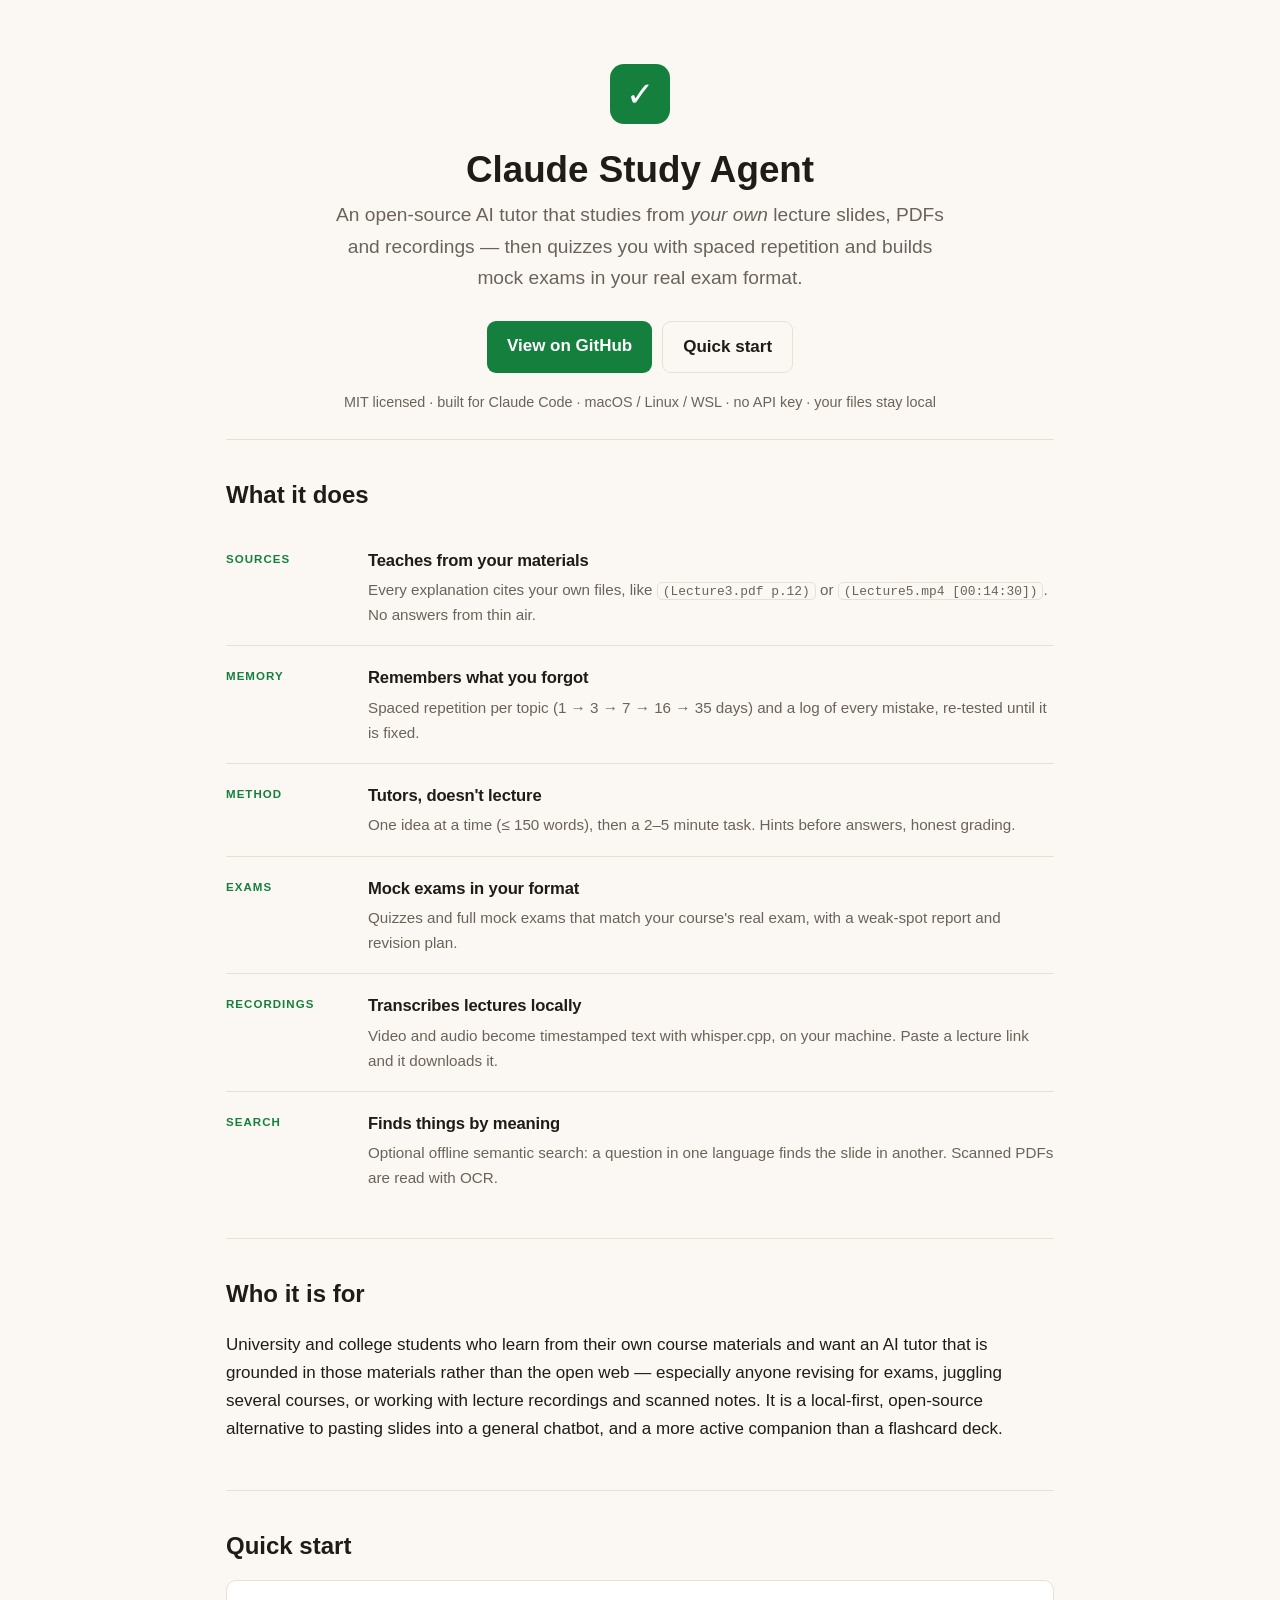
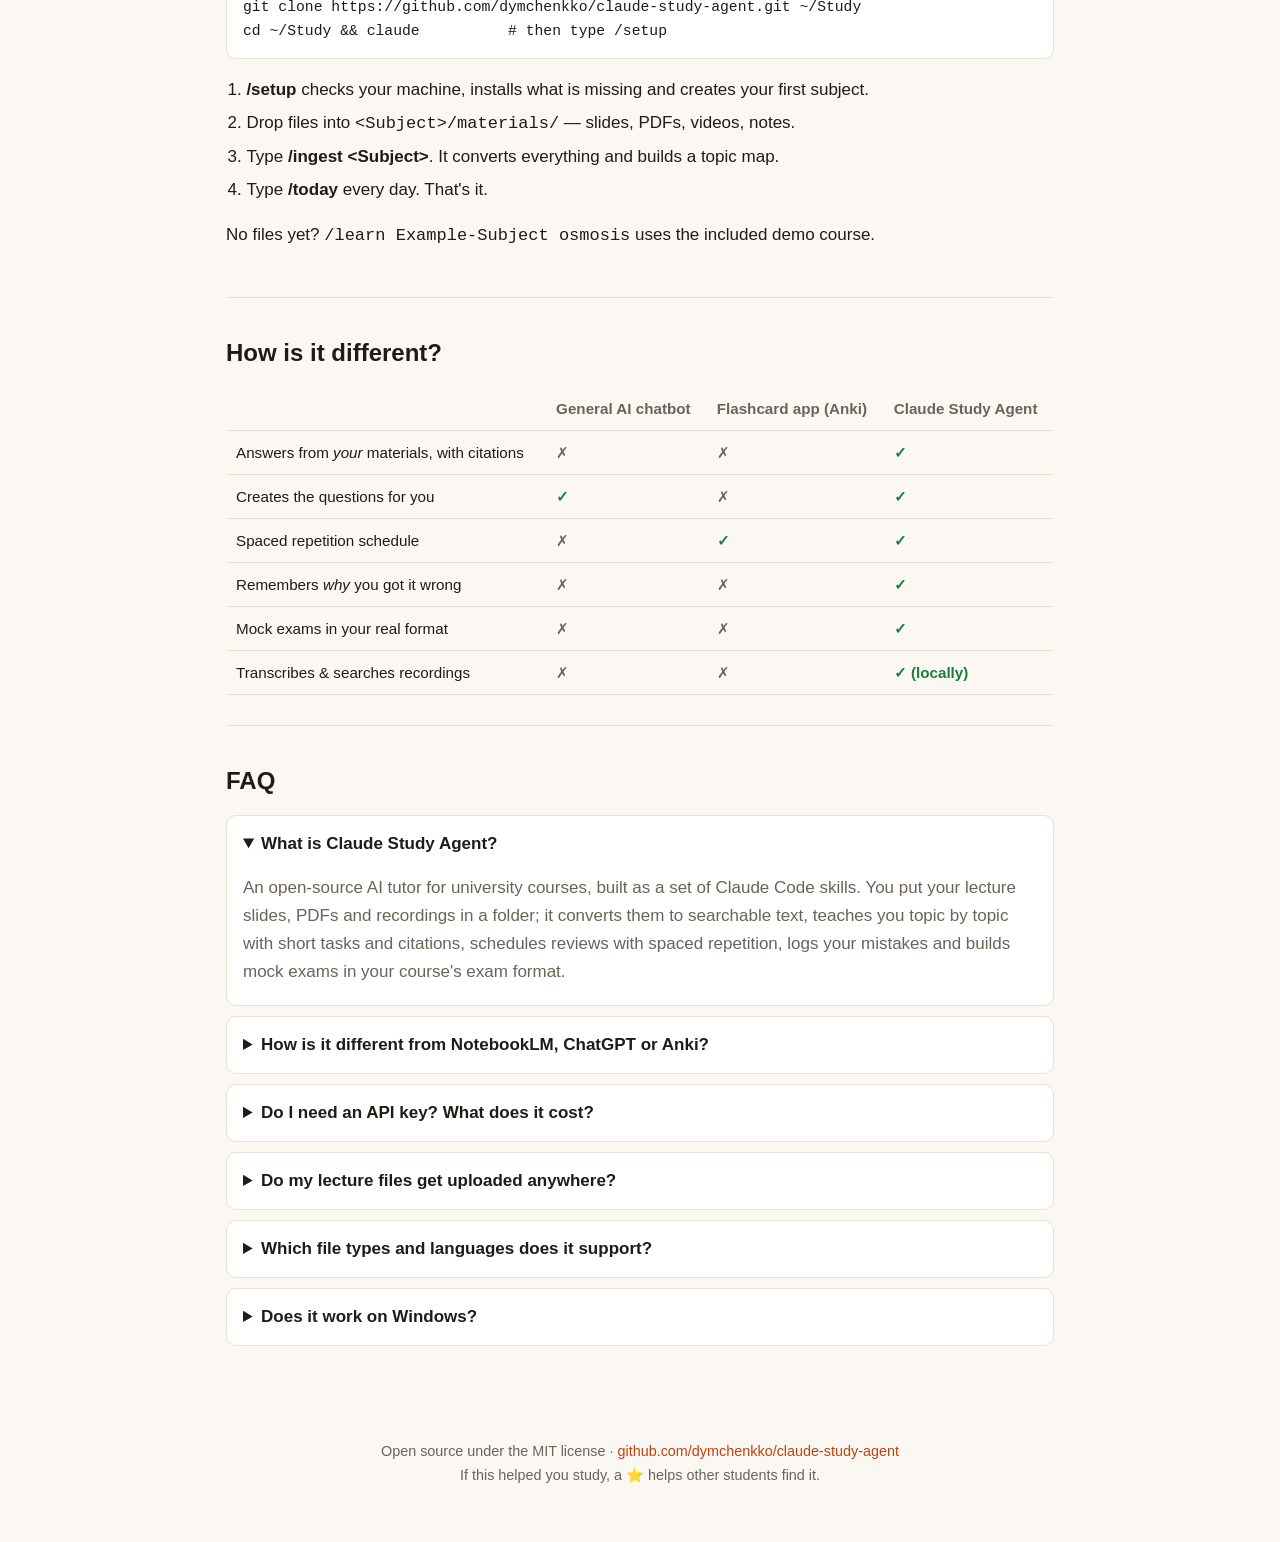
==== docs/index.html @ 541ffdec "Improve discoverability and make `study doctor` agent-neutral Discoverability (indexable / searchabl" ====
<!doctype html>
<html lang="en">
<head>
<meta charset="utf-8">
<meta name="viewport" content="width=device-width, initial-scale=1">
<title>Claude Study Agent — AI tutor that studies from your own lecture PDFs</title>
<meta name="description" content="Open-source AI study tutor for university students, built on Claude Code. It learns from your own lecture slides, PDFs and recordings, teaches topic by topic with citations, quizzes you with spaced repetition, logs mistakes and builds mock exams in your real exam format. Runs locally, no API key.">
<link rel="canonical" href="https://dymchenkko.github.io/claude-study-agent/">
<meta name="keywords" content="AI study tutor, study from lecture PDFs, Claude Code, NotebookLM alternative, Anki alternative, spaced repetition, mock exams, turn slides into flashcards, local RAG for students, semantic search PDF, lecture transcription, exam prep AI">
<meta name="author" content="dymchenkko">
<meta name="robots" content="index, follow">

<!-- Open Graph -->
<meta property="og:type" content="website">
<meta property="og:site_name" content="Claude Study Agent">
<meta property="og:title" content="Claude Study Agent — AI tutor that studies from your own lecture PDFs">
<meta property="og:description" content="Open-source AI study tutor built on Claude Code. Learns from your slides, PDFs and lecture recordings, teaches with citations, schedules spaced repetition, and builds mock exams in your real exam format. Local-first, no API key.">
<meta property="og:url" content="https://dymchenkko.github.io/claude-study-agent/">
<meta property="og:image" content="https://dymchenkko.github.io/claude-study-agent/assets/social-preview.png">
<meta property="og:image:width" content="1280">
<meta property="og:image:height" content="640">

<!-- Twitter -->
<meta name="twitter:card" content="summary_large_image">
<meta name="twitter:title" content="Claude Study Agent — AI tutor that studies from your own lecture PDFs">
<meta name="twitter:description" content="Open-source AI study tutor built on Claude Code. Teaches from your own materials with citations, spaced repetition and mock exams. Local-first, no API key.">
<meta name="twitter:image" content="https://dymchenkko.github.io/claude-study-agent/assets/social-preview.png">

<link rel="icon" href="data:image/svg+xml,%3Csvg xmlns='http://www.w3.org/2000/svg' viewBox='0 0 32 32'%3E%3Crect width='32' height='32' rx='7' fill='%2315803D'/%3E%3Ctext x='16' y='23' font-size='20' text-anchor='middle' fill='white' font-family='sans-serif'%3E%E2%9C%93%3C/text%3E%3C/svg%3E">

<!-- Structured data: the single strongest signal for AI search engines -->
<script type="application/ld+json">
{
  "@context": "https://schema.org",
  "@type": "SoftwareApplication",
  "name": "Claude Study Agent",
  "applicationCategory": "EducationalApplication",
  "operatingSystem": "macOS, Linux, Windows (WSL)",
  "description": "Open-source AI study tutor for university students, built on Claude Code. It learns from your own lecture slides, PDFs and recordings, teaches topic by topic with citations, quizzes you with spaced repetition, logs your mistakes and builds mock exams in your real exam format. Conversion, OCR, transcription and semantic search run locally.",
  "url": "https://dymchenkko.github.io/claude-study-agent/",
  "codeRepository": "https://github.com/dymchenkko/claude-study-agent",
  "license": "https://opensource.org/licenses/MIT",
  "offers": { "@type": "Offer", "price": "0", "priceCurrency": "USD" },
  "author": { "@type": "Person", "name": "dymchenkko" },
  "keywords": "AI study tutor, Claude Code, spaced repetition, mock exams, lecture PDFs, NotebookLM alternative, Anki alternative, local-first, OCR, semantic search",
  "featureList": [
    "Teaches from your own course materials with page and timestamp citations",
    "Spaced repetition schedule per topic (1, 3, 7, 16, 35 days)",
    "Logs every mistake and re-tests it until fixed",
    "Mock exams in your course's real exam format",
    "Local lecture transcription with whisper.cpp",
    "Offline cross-language semantic search over your files"
  ]
}
</script>
<script type="application/ld+json">
{
  "@context": "https://schema.org",
  "@type": "FAQPage",
  "mainEntity": [
    {
      "@type": "Question",
      "name": "What is Claude Study Agent?",
      "acceptedAnswer": { "@type": "Answer", "text": "It is an open-source AI tutor for university courses, built as a set of Claude Code skills. You put your lecture slides, PDFs and recordings in a folder; it converts them to searchable text, teaches you topic by topic with short tasks and citations, schedules reviews with spaced repetition, logs your mistakes and builds mock exams in your course's exam format." }
    },
    {
      "@type": "Question",
      "name": "How is it different from NotebookLM, ChatGPT or Anki?",
      "acceptedAnswer": { "@type": "Answer", "text": "Unlike a general chatbot, every answer is grounded in your own course materials with page citations. Unlike a flashcard app like Anki, it writes the questions for you and remembers why you got something wrong. It adds spaced repetition, mock exams in your real exam format, and local transcription and search of lecture recordings." }
    },
    {
      "@type": "Question",
      "name": "Do I need an API key and what does it cost?",
      "acceptedAnswer": { "@type": "Answer", "text": "No API key. It runs on your existing Claude Pro or Max subscription through Claude Code. Conversion, OCR, transcription and semantic search are free, open-source and run on your own machine." }
    },
    {
      "@type": "Question",
      "name": "Do my lecture files get uploaded anywhere?",
      "acceptedAnswer": { "@type": "Answer", "text": "Your files stay on your computer. Conversion, OCR, transcription and the search index all run locally. Only the passages the tutor reads while teaching are sent to Claude, like any Claude Code session." }
    },
    {
      "@type": "Question",
      "name": "Which file types and languages does it support?",
      "acceptedAnswer": { "@type": "Answer", "text": "PDF (including scanned PDFs via OCR), PPTX, DOCX, XLSX, Markdown and text, plus video and audio (MP4, MOV, MKV, WEBM, M4A, MP3, WAV) and lecture links. Materials can be in any language Claude reads, and semantic search works across languages." }
    }
  ]
}
</script>

<style>
  :root{
    --green:#15803D; --orange:#C2410C; --ink:#1F1B16; --muted:#6B6359;
    --cream:#FBF8F3; --card:#FFFFFF; --line:#E7E0D5;
  }
  :root:not([data-theme="light"]){}
  @media (prefers-color-scheme: dark){
    :root:not([data-theme="light"]){
      --ink:#F2ECE3; --muted:#B4AA9C; --cream:#17140F; --card:#211C16; --line:#352E25;
      --green:#4ADE80; --orange:#FB923C;
    }
  }
  :root[data-theme="dark"]{
    --ink:#F2ECE3; --muted:#B4AA9C; --cream:#17140F; --card:#211C16; --line:#352E25;
    --green:#4ADE80; --orange:#FB923C;
  }
  *{box-sizing:border-box}
  body{margin:0;background:var(--cream);color:var(--ink);
    font:17px/1.65 -apple-system,BlinkMacSystemFont,"Segoe UI",Roboto,Helvetica,Arial,sans-serif;
    -webkit-font-smoothing:antialiased}
  .wrap{max-width:860px;margin:0 auto;padding:0 16px}
  a{color:var(--orange);text-decoration:none}
  a:hover{text-decoration:underline}
  header{text-align:center;padding:64px 0 24px}
  .logo{width:60px;height:60px;border-radius:14px;background:var(--green);display:inline-flex;
    align-items:center;justify-content:center;color:#fff;font-size:34px;margin-bottom:18px}
  h1{font-size:2.3rem;line-height:1.15;margin:.2em 0}
  .tag{font-size:1.2rem;color:var(--muted);max-width:620px;margin:0 auto 1.4em}
  .cta{display:inline-flex;gap:10px;flex-wrap:wrap;justify-content:center}
  .btn{display:inline-block;padding:11px 20px;border-radius:9px;font-weight:600}
  .btn-primary{background:var(--green);color:#fff}
  .btn-ghost{border:1px solid var(--line);color:var(--ink)}
  .badges{margin-top:18px;color:var(--muted);font-size:.9rem}
  section{padding:30px 0;border-top:1px solid var(--line)}
  h2{font-size:1.5rem;margin:.2em 0 .6em}
  .features{display:flex;flex-direction:column}
  .feature{display:grid;grid-template-columns:118px 1fr;gap:24px;padding:18px 0;border-top:1px solid var(--line)}
  .feature:first-child{border-top:0}
  .feature .cat{font-size:.72rem;font-weight:700;letter-spacing:.09em;text-transform:uppercase;color:var(--green);padding-top:3px}
  .feature h3{margin:0 0 3px;font-size:1.04rem;letter-spacing:-.01em}
  .feature p{margin:0;color:var(--muted);font-size:.95rem}
  .feature code{border:1px solid var(--line);border-radius:5px;padding:.5px 5px;font-size:.85em}
  @media(max-width:620px){.feature{grid-template-columns:1fr;gap:5px}.feature .cat{padding-top:0}h1{font-size:1.9rem}}
  pre{background:var(--card);border:1px solid var(--line);border-radius:10px;padding:14px 16px;
    overflow:auto;font-size:.92rem}
  code{font-family:ui-monospace,SFMono-Regular,Menlo,monospace}
  table{width:100%;border-collapse:collapse;font-size:.95rem}
  th,td{padding:9px 10px;border-bottom:1px solid var(--line);text-align:left;vertical-align:top}
  th{color:var(--muted);font-weight:600}
  .yes{color:var(--green);font-weight:700}
  .no{color:var(--muted)}
  details{background:var(--card);border:1px solid var(--line);border-radius:10px;padding:2px 16px;margin:10px 0}
  summary{cursor:pointer;font-weight:600;padding:12px 0}
  details p{color:var(--muted);margin:.2em 0 1em}
  footer{text-align:center;color:var(--muted);font-size:.9rem;padding:40px 0}
  ol{padding-left:1.2em} ol li{margin:.3em 0}
</style>
</head>
<body>
<div class="wrap">

<header>
  <div class="logo">✓</div>
  <h1>Claude Study Agent</h1>
  <p class="tag">An open-source AI tutor that studies from <i>your own</i> lecture slides, PDFs and recordings — then quizzes you with spaced repetition and builds mock exams in your real exam format.</p>
  <div class="cta">
    <a class="btn btn-primary" href="https://github.com/dymchenkko/claude-study-agent">View on GitHub</a>
    <a class="btn btn-ghost" href="#quick-start">Quick start</a>
  </div>
  <div class="badges">MIT licensed · built for Claude Code · macOS / Linux / WSL · no API key · your files stay local</div>
</header>

<section id="what">
  <h2>What it does</h2>
  <div class="features">
    <div class="feature"><div class="cat">Sources</div><div><h3>Teaches from your materials</h3><p>Every explanation cites your own files, like <code>(Lecture3.pdf p.12)</code> or <code>(Lecture5.mp4 [00:14:30])</code>. No answers from thin air.</p></div></div>
    <div class="feature"><div class="cat">Memory</div><div><h3>Remembers what you forgot</h3><p>Spaced repetition per topic (1 → 3 → 7 → 16 → 35 days) and a log of every mistake, re-tested until it is fixed.</p></div></div>
    <div class="feature"><div class="cat">Method</div><div><h3>Tutors, doesn't lecture</h3><p>One idea at a time (≤ 150 words), then a 2–5 minute task. Hints before answers, honest grading.</p></div></div>
    <div class="feature"><div class="cat">Exams</div><div><h3>Mock exams in your format</h3><p>Quizzes and full mock exams that match your course's real exam, with a weak-spot report and revision plan.</p></div></div>
    <div class="feature"><div class="cat">Recordings</div><div><h3>Transcribes lectures locally</h3><p>Video and audio become timestamped text with whisper.cpp, on your machine. Paste a lecture link and it downloads it.</p></div></div>
    <div class="feature"><div class="cat">Search</div><div><h3>Finds things by meaning</h3><p>Optional offline semantic search: a question in one language finds the slide in another. Scanned PDFs are read with OCR.</p></div></div>
  </div>
</section>

<section id="who">
  <h2>Who it is for</h2>
  <p>University and college students who learn from their own course materials and want an AI tutor that is grounded in those materials rather than the open web — especially anyone revising for exams, juggling several courses, or working with lecture recordings and scanned notes. It is a local-first, open-source alternative to pasting slides into a general chatbot, and a more active companion than a flashcard deck.</p>
</section>

<section id="quick-start">
  <h2>Quick start</h2>
  <pre><code>git clone https://github.com/dymchenkko/claude-study-agent.git ~/Study
cd ~/Study &amp;&amp; claude          # then type /setup</code></pre>
  <ol>
    <li><b>/setup</b> checks your machine, installs what is missing and creates your first subject.</li>
    <li>Drop files into <code>&lt;Subject&gt;/materials/</code> — slides, PDFs, videos, notes.</li>
    <li>Type <b>/ingest &lt;Subject&gt;</b>. It converts everything and builds a topic map.</li>
    <li>Type <b>/today</b> every day. That's it.</li>
  </ol>
  <p>No files yet? <code>/learn Example-Subject osmosis</code> uses the included demo course.</p>
</section>

<section id="different">
  <h2>How is it different?</h2>
  <table>
    <tr><th></th><th>General AI chatbot</th><th>Flashcard app (Anki)</th><th>Claude Study Agent</th></tr>
    <tr><td>Answers from <i>your</i> materials, with citations</td><td class="no">✗</td><td class="no">✗</td><td class="yes">✓</td></tr>
    <tr><td>Creates the questions for you</td><td class="yes">✓</td><td class="no">✗</td><td class="yes">✓</td></tr>
    <tr><td>Spaced repetition schedule</td><td class="no">✗</td><td class="yes">✓</td><td class="yes">✓</td></tr>
    <tr><td>Remembers <i>why</i> you got it wrong</td><td class="no">✗</td><td class="no">✗</td><td class="yes">✓</td></tr>
    <tr><td>Mock exams in your real format</td><td class="no">✗</td><td class="no">✗</td><td class="yes">✓</td></tr>
    <tr><td>Transcribes &amp; searches recordings</td><td class="no">✗</td><td class="no">✗</td><td class="yes">✓ (locally)</td></tr>
  </table>
</section>

<section id="faq">
  <h2>FAQ</h2>
  <details open><summary>What is Claude Study Agent?</summary><p>An open-source AI tutor for university courses, built as a set of Claude Code skills. You put your lecture slides, PDFs and recordings in a folder; it converts them to searchable text, teaches you topic by topic with short tasks and citations, schedules reviews with spaced repetition, logs your mistakes and builds mock exams in your course's exam format.</p></details>
  <details><summary>How is it different from NotebookLM, ChatGPT or Anki?</summary><p>Unlike a general chatbot, every answer is grounded in your own course materials with page citations. Unlike a flashcard app like Anki, it writes the questions for you and remembers why you got something wrong. It adds spaced repetition, mock exams in your real exam format, and local transcription and search of lecture recordings.</p></details>
  <details><summary>Do I need an API key? What does it cost?</summary><p>No API key. It runs on your existing Claude Pro or Max subscription through Claude Code. Conversion, OCR, transcription and semantic search are free, open-source and run on your own machine.</p></details>
  <details><summary>Do my lecture files get uploaded anywhere?</summary><p>Your files stay on your computer. Conversion, OCR, transcription and the search index all run locally. Only the passages the tutor reads while teaching are sent to Claude, like any Claude Code session.</p></details>
  <details><summary>Which file types and languages does it support?</summary><p>PDF (including scanned PDFs via OCR), PPTX, DOCX, XLSX, Markdown and text, plus video and audio (MP4, MOV, MKV, WEBM, M4A, MP3, WAV) and lecture links. Materials can be in any language Claude reads, and semantic search works across languages.</p></details>
  <details><summary>Does it work on Windows?</summary><p>Yes, through WSL (Windows Subsystem for Linux). Native Windows is not supported.</p></details>
</section>

<footer>
  <p>Open source under the MIT license · <a href="https://github.com/dymchenkko/claude-study-agent">github.com/dymchenkko/claude-study-agent</a><br>
  If this helped you study, a ⭐ helps other students find it.</p>
</footer>

</div>
</body>
</html>
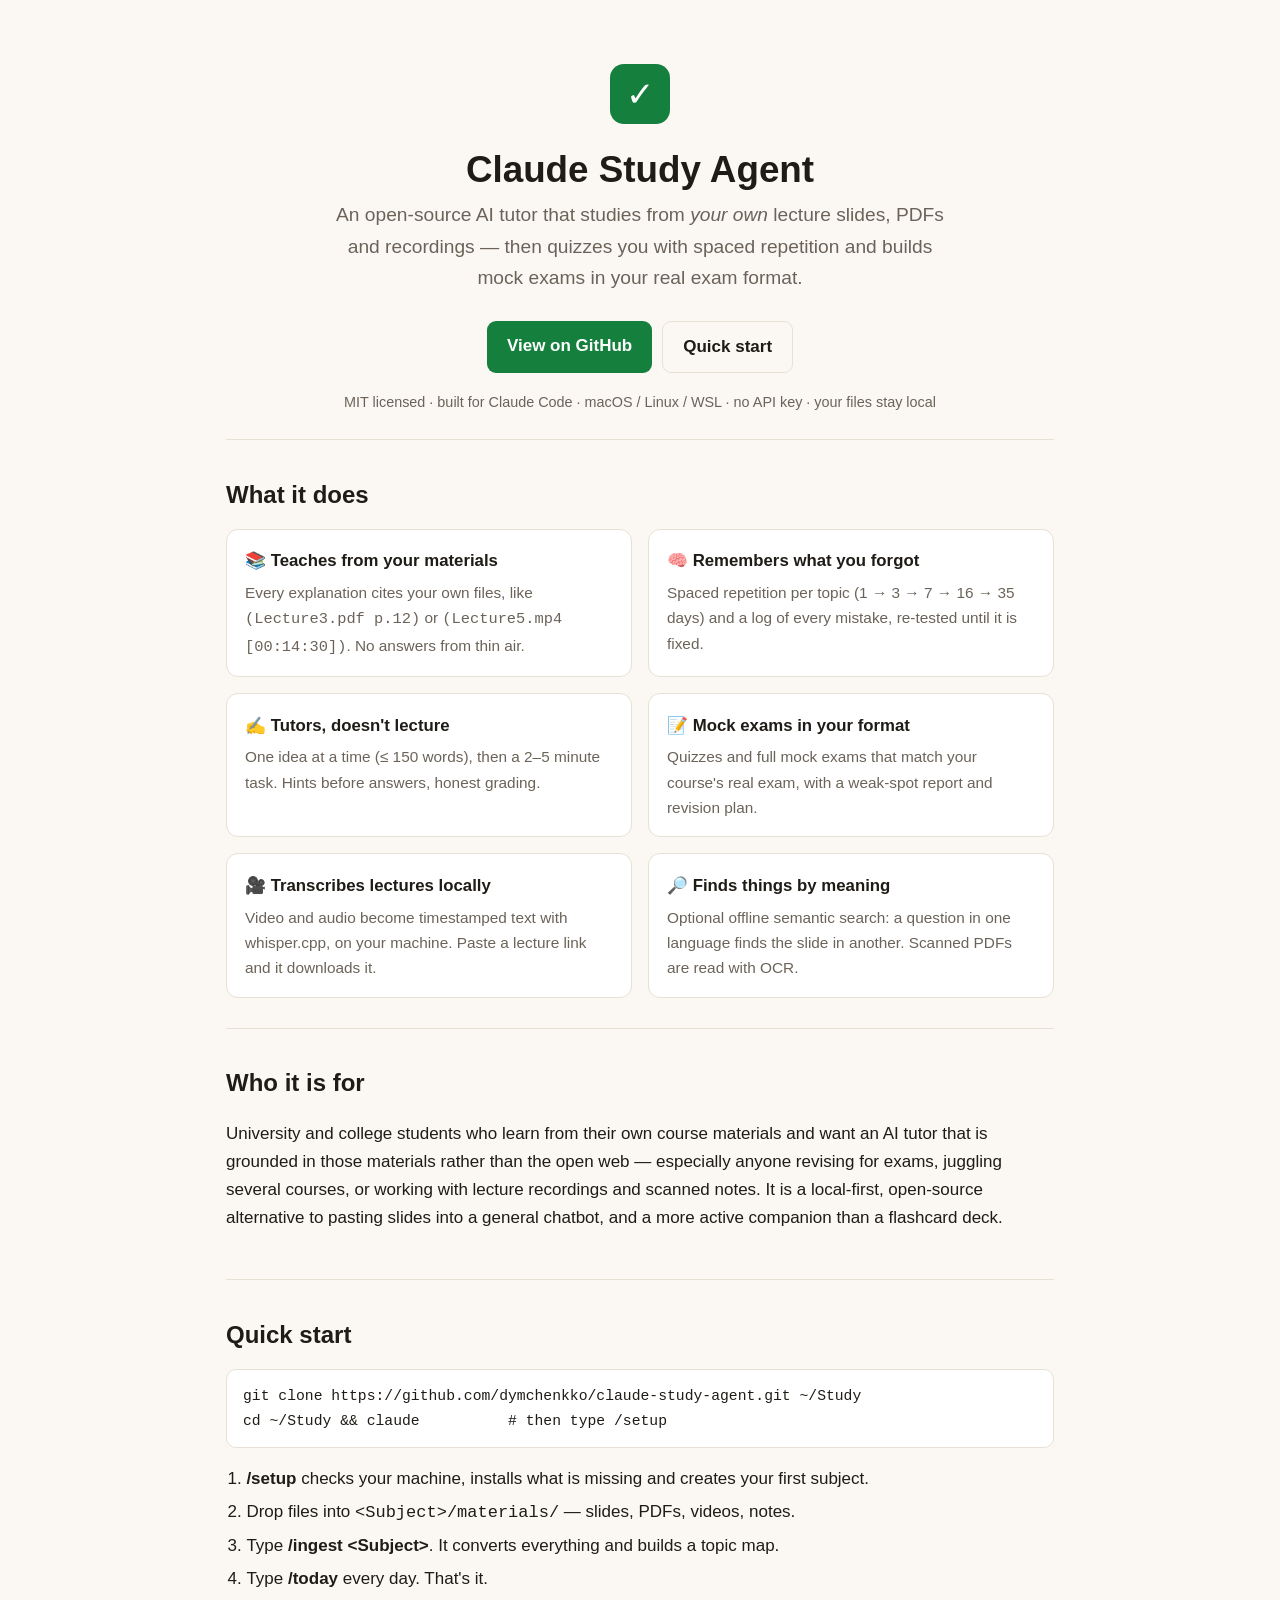
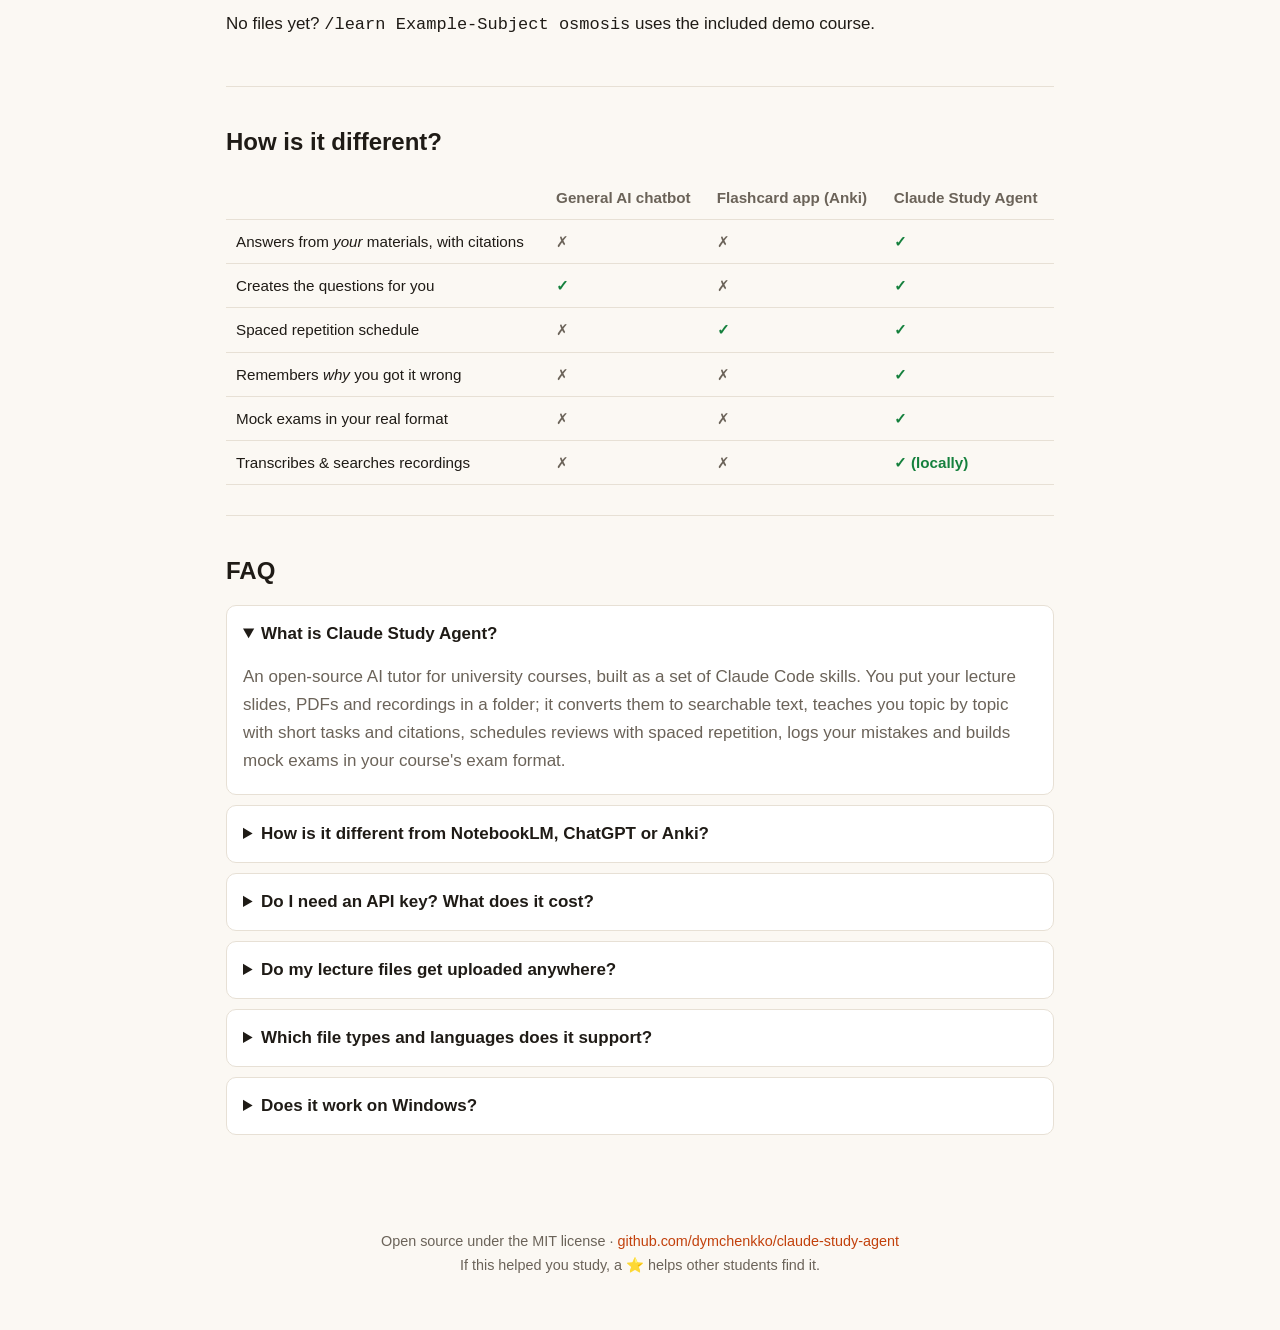
==== commit ddf18d4e: "Improve discoverability and make `study doctor` agent-neutral Discoverability (indexable / searchabl" ====
--- a/docs/index.html
+++ b/docs/index.html
@@ -122,14 +122,11 @@
   .badges{margin-top:18px;color:var(--muted);font-size:.9rem}
   section{padding:30px 0;border-top:1px solid var(--line)}
   h2{font-size:1.5rem;margin:.2em 0 .6em}
-  .features{display:flex;flex-direction:column}
-  .feature{display:grid;grid-template-columns:118px 1fr;gap:24px;padding:18px 0;border-top:1px solid var(--line)}
-  .feature:first-child{border-top:0}
-  .feature .cat{font-size:.72rem;font-weight:700;letter-spacing:.09em;text-transform:uppercase;color:var(--green);padding-top:3px}
-  .feature h3{margin:0 0 3px;font-size:1.04rem;letter-spacing:-.01em}
-  .feature p{margin:0;color:var(--muted);font-size:.95rem}
-  .feature code{border:1px solid var(--line);border-radius:5px;padding:.5px 5px;font-size:.85em}
-  @media(max-width:620px){.feature{grid-template-columns:1fr;gap:5px}.feature .cat{padding-top:0}h1{font-size:1.9rem}}
+  .grid{display:grid;grid-template-columns:1fr 1fr;gap:16px}
+  @media(max-width:620px){.grid{grid-template-columns:1fr}h1{font-size:1.9rem}}
+  .card{background:var(--card);border:1px solid var(--line);border-radius:12px;padding:16px 18px}
+  .card h3{margin:.1em 0 .3em;font-size:1.05rem}
+  .card p{margin:0;color:var(--muted);font-size:.96rem}
   pre{background:var(--card);border:1px solid var(--line);border-radius:10px;padding:14px 16px;
     overflow:auto;font-size:.92rem}
   code{font-family:ui-monospace,SFMono-Regular,Menlo,monospace}
@@ -161,13 +158,13 @@
 
 <section id="what">
   <h2>What it does</h2>
-  <div class="features">
-    <div class="feature"><div class="cat">Sources</div><div><h3>Teaches from your materials</h3><p>Every explanation cites your own files, like <code>(Lecture3.pdf p.12)</code> or <code>(Lecture5.mp4 [00:14:30])</code>. No answers from thin air.</p></div></div>
-    <div class="feature"><div class="cat">Memory</div><div><h3>Remembers what you forgot</h3><p>Spaced repetition per topic (1 → 3 → 7 → 16 → 35 days) and a log of every mistake, re-tested until it is fixed.</p></div></div>
-    <div class="feature"><div class="cat">Method</div><div><h3>Tutors, doesn't lecture</h3><p>One idea at a time (≤ 150 words), then a 2–5 minute task. Hints before answers, honest grading.</p></div></div>
-    <div class="feature"><div class="cat">Exams</div><div><h3>Mock exams in your format</h3><p>Quizzes and full mock exams that match your course's real exam, with a weak-spot report and revision plan.</p></div></div>
-    <div class="feature"><div class="cat">Recordings</div><div><h3>Transcribes lectures locally</h3><p>Video and audio become timestamped text with whisper.cpp, on your machine. Paste a lecture link and it downloads it.</p></div></div>
-    <div class="feature"><div class="cat">Search</div><div><h3>Finds things by meaning</h3><p>Optional offline semantic search: a question in one language finds the slide in another. Scanned PDFs are read with OCR.</p></div></div>
+  <div class="grid">
+    <div class="card"><h3>📚 Teaches from your materials</h3><p>Every explanation cites your own files, like <code>(Lecture3.pdf p.12)</code> or <code>(Lecture5.mp4 [00:14:30])</code>. No answers from thin air.</p></div>
+    <div class="card"><h3>🧠 Remembers what you forgot</h3><p>Spaced repetition per topic (1 → 3 → 7 → 16 → 35 days) and a log of every mistake, re-tested until it is fixed.</p></div>
+    <div class="card"><h3>✍️ Tutors, doesn't lecture</h3><p>One idea at a time (≤ 150 words), then a 2–5 minute task. Hints before answers, honest grading.</p></div>
+    <div class="card"><h3>📝 Mock exams in your format</h3><p>Quizzes and full mock exams that match your course's real exam, with a weak-spot report and revision plan.</p></div>
+    <div class="card"><h3>🎥 Transcribes lectures locally</h3><p>Video and audio become timestamped text with whisper.cpp, on your machine. Paste a lecture link and it downloads it.</p></div>
+    <div class="card"><h3>🔎 Finds things by meaning</h3><p>Optional offline semantic search: a question in one language finds the slide in another. Scanned PDFs are read with OCR.</p></div>
   </div>
 </section>
 
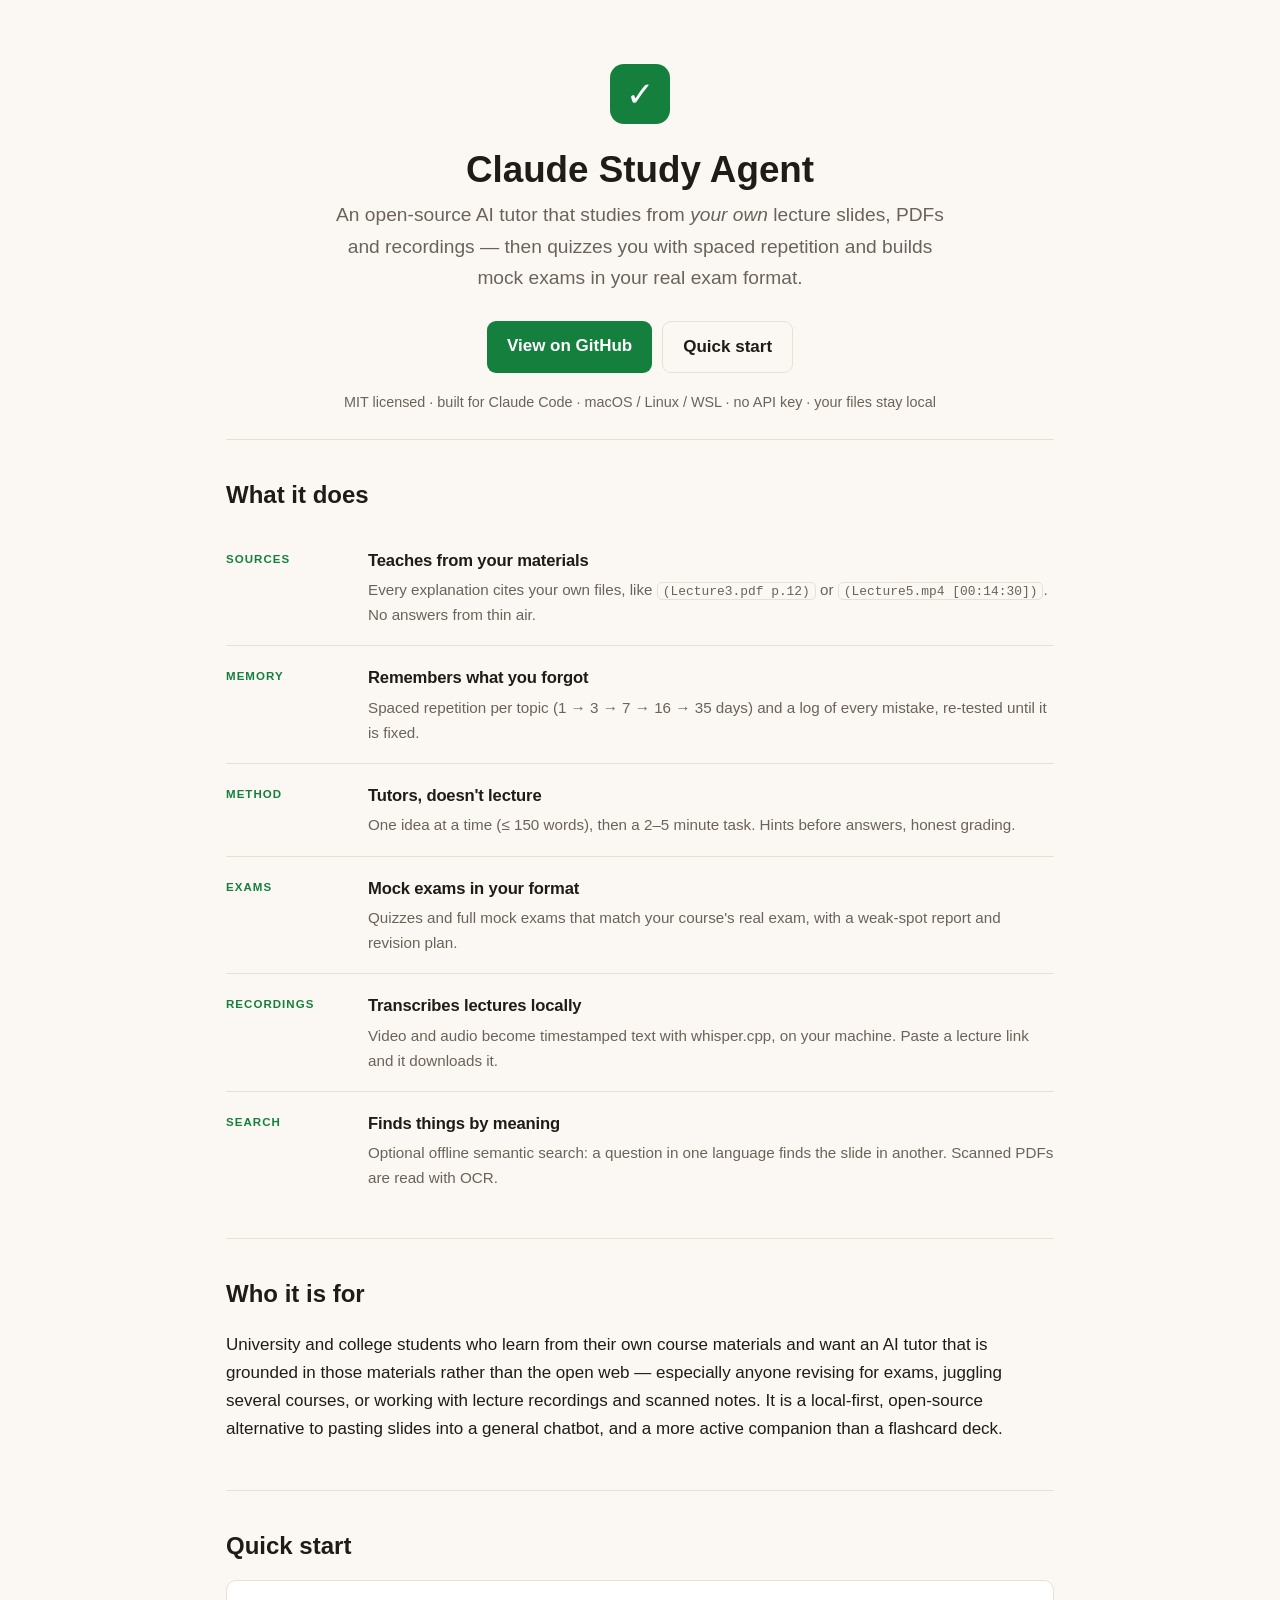
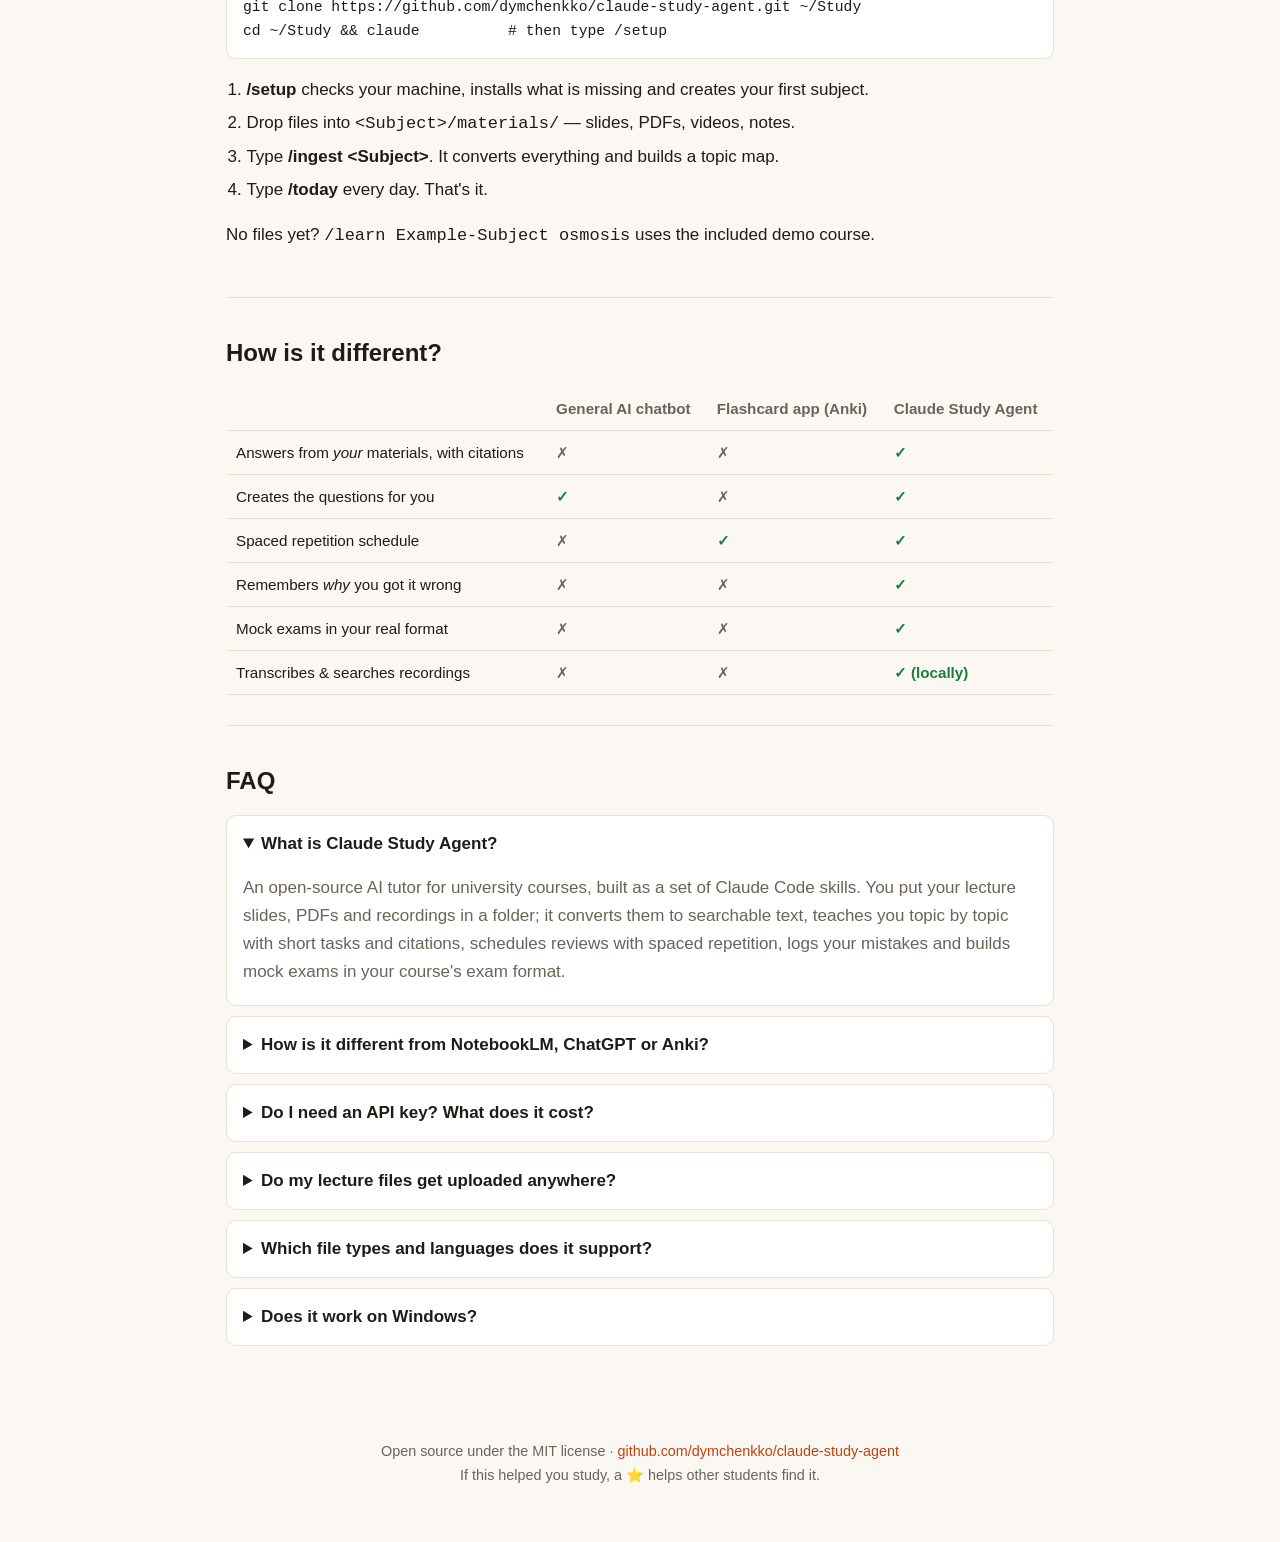
==== commit 83e2b5e5: "Restyle the "What it does" feature section - README: the emoji feature table becomes a clean "Area /" ====
--- a/docs/index.html
+++ b/docs/index.html
@@ -122,11 +122,14 @@
   .badges{margin-top:18px;color:var(--muted);font-size:.9rem}
   section{padding:30px 0;border-top:1px solid var(--line)}
   h2{font-size:1.5rem;margin:.2em 0 .6em}
-  .grid{display:grid;grid-template-columns:1fr 1fr;gap:16px}
-  @media(max-width:620px){.grid{grid-template-columns:1fr}h1{font-size:1.9rem}}
-  .card{background:var(--card);border:1px solid var(--line);border-radius:12px;padding:16px 18px}
-  .card h3{margin:.1em 0 .3em;font-size:1.05rem}
-  .card p{margin:0;color:var(--muted);font-size:.96rem}
+  .features{display:flex;flex-direction:column}
+  .feature{display:grid;grid-template-columns:118px 1fr;gap:24px;padding:18px 0;border-top:1px solid var(--line)}
+  .feature:first-child{border-top:0}
+  .feature .cat{font-size:.72rem;font-weight:700;letter-spacing:.09em;text-transform:uppercase;color:var(--green);padding-top:3px}
+  .feature h3{margin:0 0 3px;font-size:1.04rem;letter-spacing:-.01em}
+  .feature p{margin:0;color:var(--muted);font-size:.95rem}
+  .feature code{border:1px solid var(--line);border-radius:5px;padding:.5px 5px;font-size:.85em}
+  @media(max-width:620px){.feature{grid-template-columns:1fr;gap:5px}.feature .cat{padding-top:0}h1{font-size:1.9rem}}
   pre{background:var(--card);border:1px solid var(--line);border-radius:10px;padding:14px 16px;
     overflow:auto;font-size:.92rem}
   code{font-family:ui-monospace,SFMono-Regular,Menlo,monospace}
@@ -158,13 +161,13 @@
 
 <section id="what">
   <h2>What it does</h2>
-  <div class="grid">
-    <div class="card"><h3>📚 Teaches from your materials</h3><p>Every explanation cites your own files, like <code>(Lecture3.pdf p.12)</code> or <code>(Lecture5.mp4 [00:14:30])</code>. No answers from thin air.</p></div>
-    <div class="card"><h3>🧠 Remembers what you forgot</h3><p>Spaced repetition per topic (1 → 3 → 7 → 16 → 35 days) and a log of every mistake, re-tested until it is fixed.</p></div>
-    <div class="card"><h3>✍️ Tutors, doesn't lecture</h3><p>One idea at a time (≤ 150 words), then a 2–5 minute task. Hints before answers, honest grading.</p></div>
-    <div class="card"><h3>📝 Mock exams in your format</h3><p>Quizzes and full mock exams that match your course's real exam, with a weak-spot report and revision plan.</p></div>
-    <div class="card"><h3>🎥 Transcribes lectures locally</h3><p>Video and audio become timestamped text with whisper.cpp, on your machine. Paste a lecture link and it downloads it.</p></div>
-    <div class="card"><h3>🔎 Finds things by meaning</h3><p>Optional offline semantic search: a question in one language finds the slide in another. Scanned PDFs are read with OCR.</p></div>
+  <div class="features">
+    <div class="feature"><div class="cat">Sources</div><div><h3>Teaches from your materials</h3><p>Every explanation cites your own files, like <code>(Lecture3.pdf p.12)</code> or <code>(Lecture5.mp4 [00:14:30])</code>. No answers from thin air.</p></div></div>
+    <div class="feature"><div class="cat">Memory</div><div><h3>Remembers what you forgot</h3><p>Spaced repetition per topic (1 → 3 → 7 → 16 → 35 days) and a log of every mistake, re-tested until it is fixed.</p></div></div>
+    <div class="feature"><div class="cat">Method</div><div><h3>Tutors, doesn't lecture</h3><p>One idea at a time (≤ 150 words), then a 2–5 minute task. Hints before answers, honest grading.</p></div></div>
+    <div class="feature"><div class="cat">Exams</div><div><h3>Mock exams in your format</h3><p>Quizzes and full mock exams that match your course's real exam, with a weak-spot report and revision plan.</p></div></div>
+    <div class="feature"><div class="cat">Recordings</div><div><h3>Transcribes lectures locally</h3><p>Video and audio become timestamped text with whisper.cpp, on your machine. Paste a lecture link and it downloads it.</p></div></div>
+    <div class="feature"><div class="cat">Search</div><div><h3>Finds things by meaning</h3><p>Optional offline semantic search: a question in one language finds the slide in another. Scanned PDFs are read with OCR.</p></div></div>
   </div>
 </section>
 
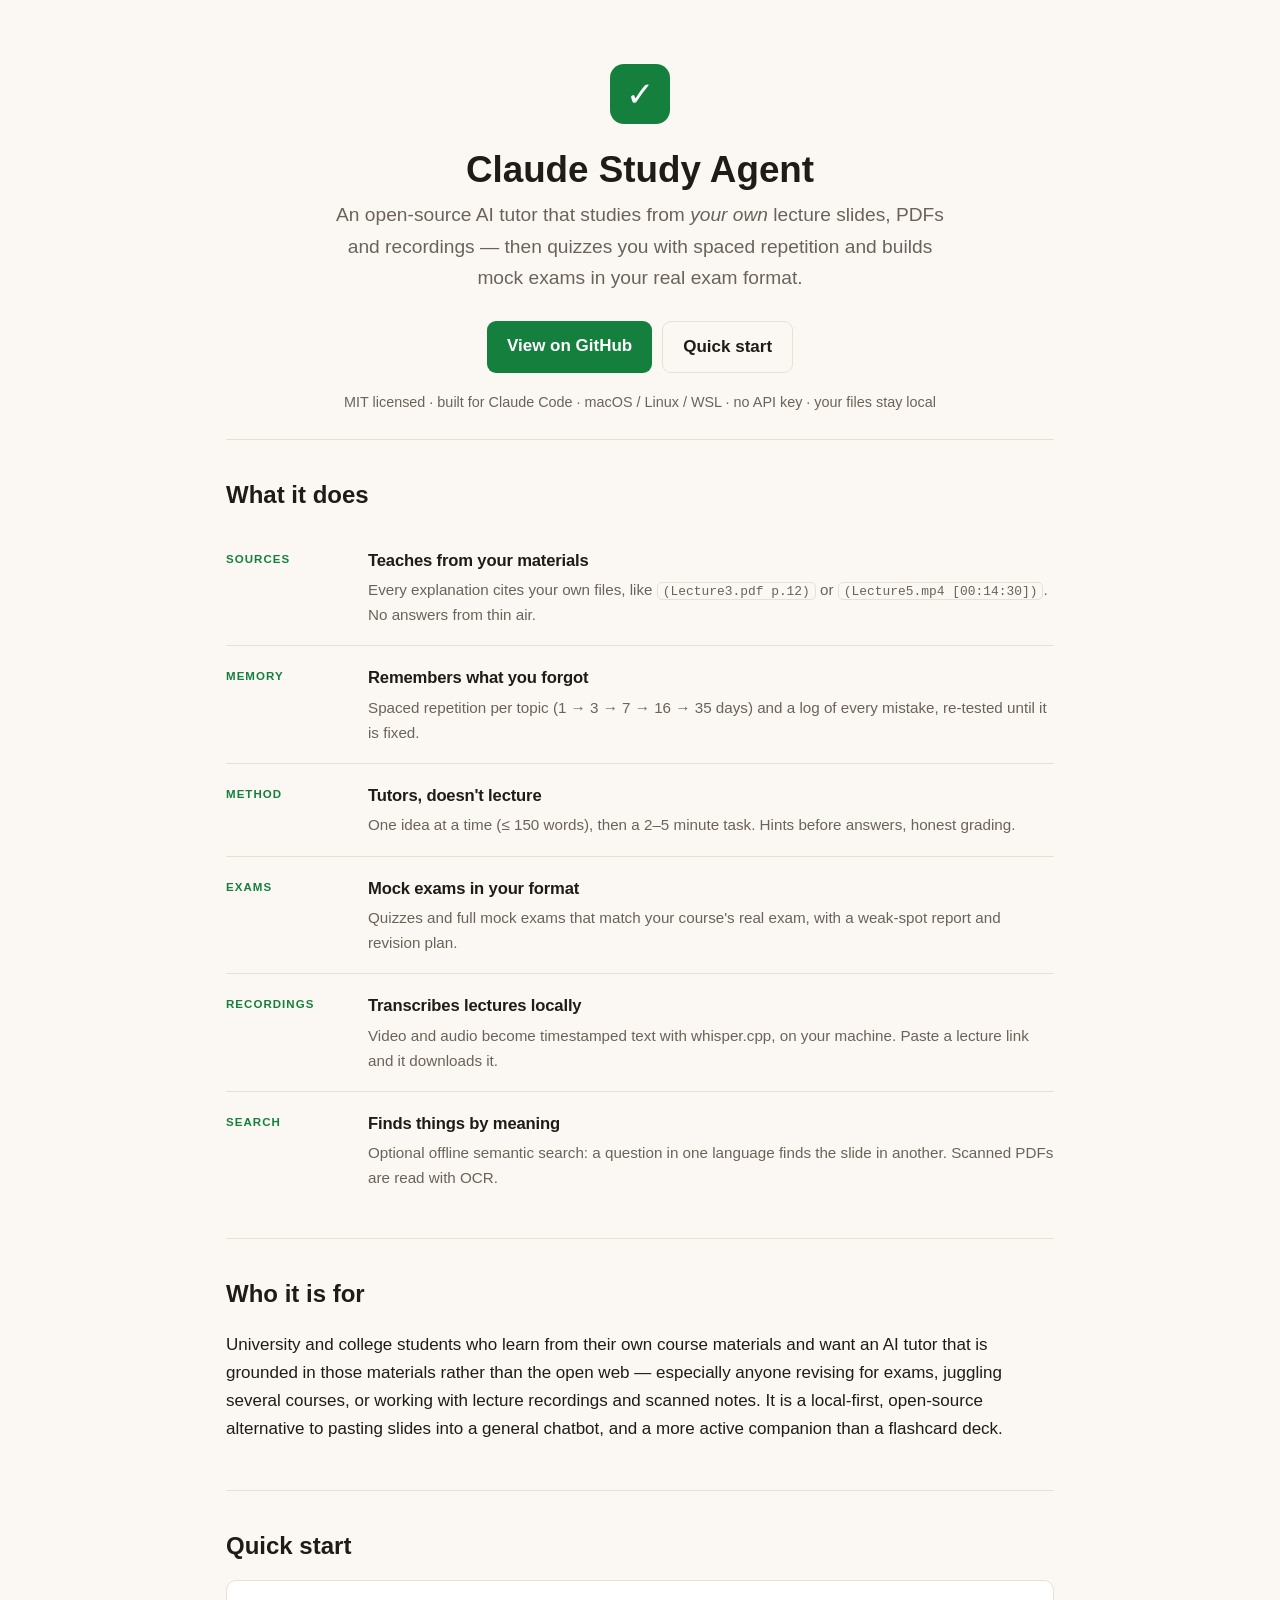
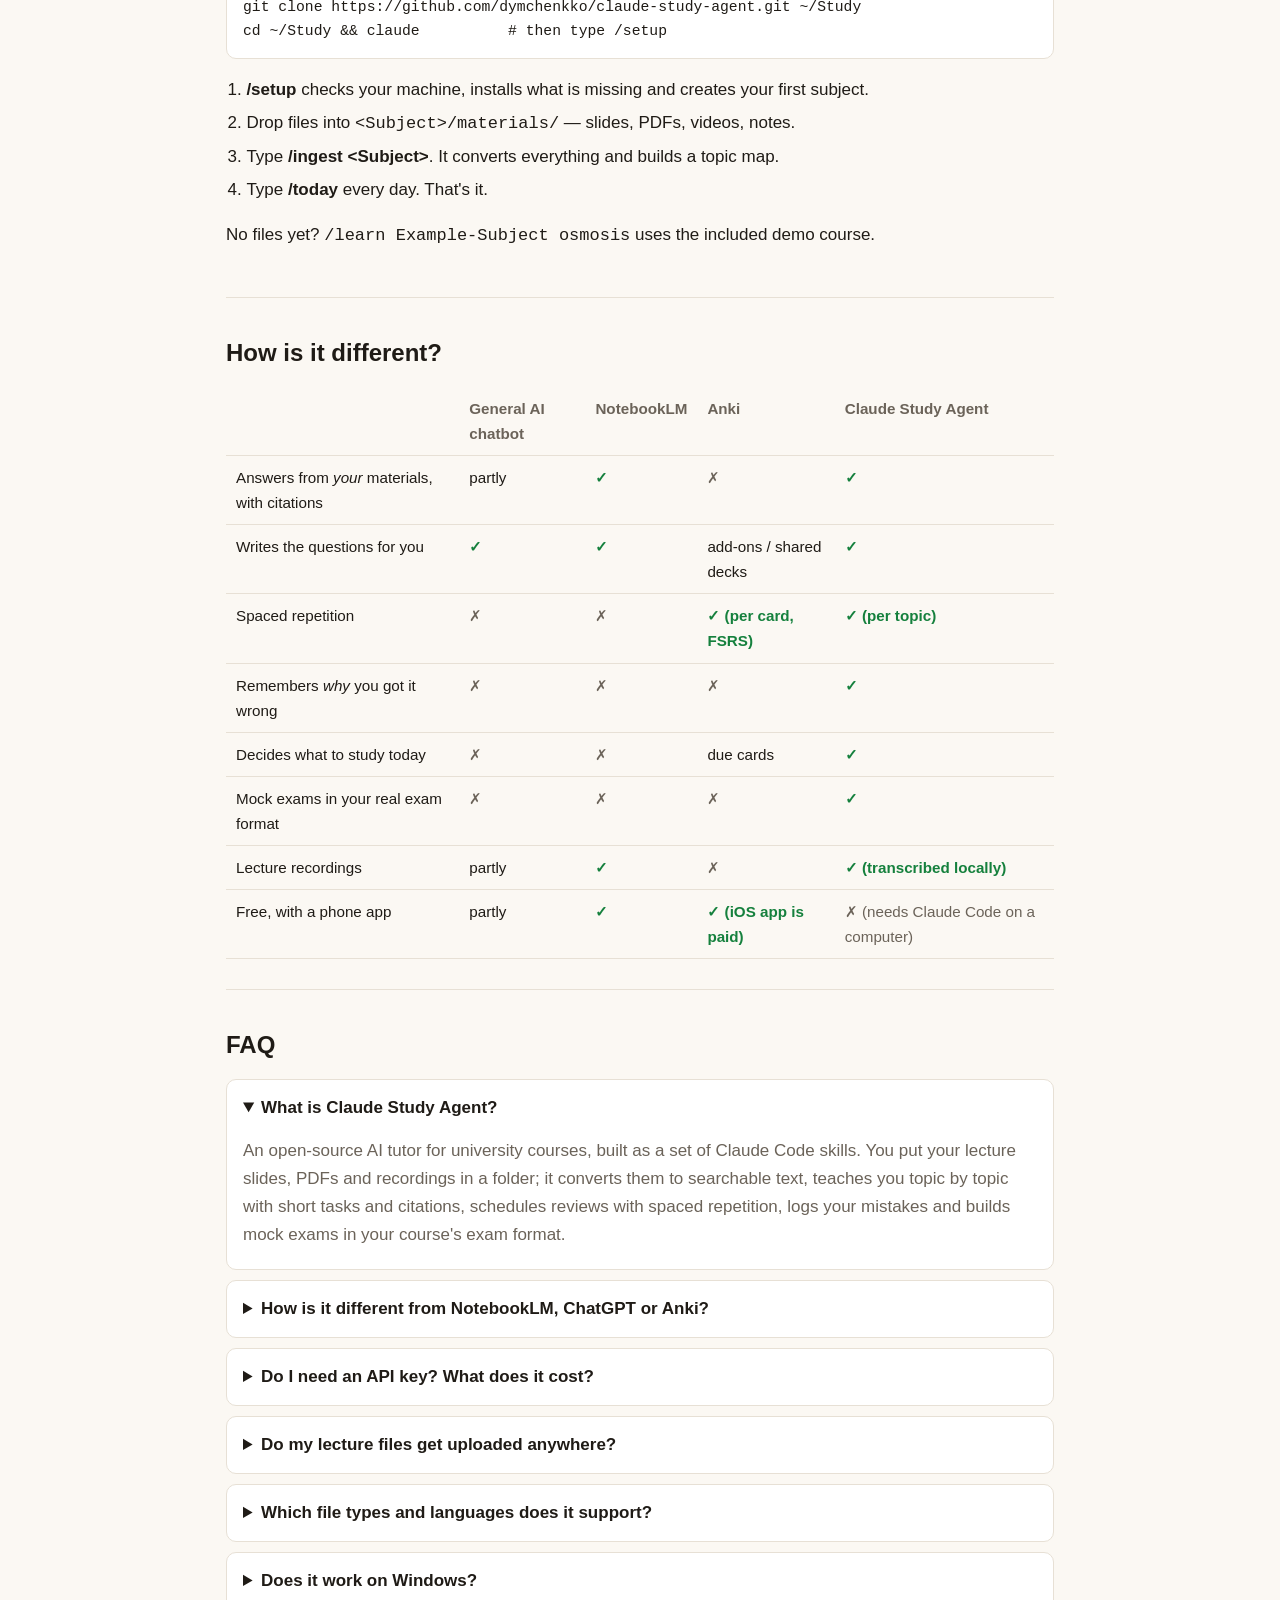
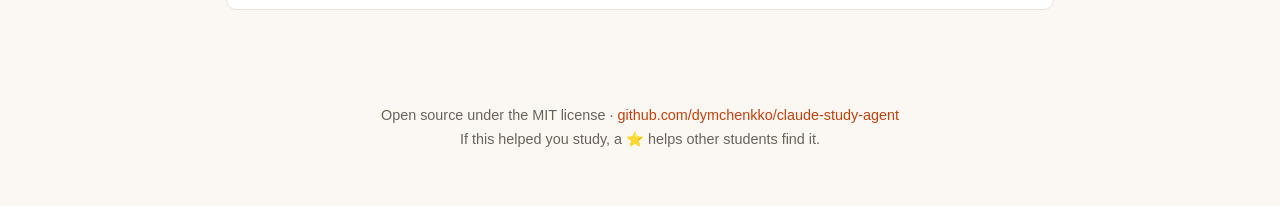
==== commit 98c24e8a: "docs: fair comparison with NotebookLM and Anki NotebookLM cites your sources and makes quizzes, and " ====
--- a/docs/index.html
+++ b/docs/index.html
@@ -6,7 +6,7 @@
 <title>Claude Study Agent — AI tutor that studies from your own lecture PDFs</title>
 <meta name="description" content="Open-source AI study tutor for university students, built on Claude Code. It learns from your own lecture slides, PDFs and recordings, teaches topic by topic with citations, quizzes you with spaced repetition, logs mistakes and builds mock exams in your real exam format. Runs locally, no API key.">
 <link rel="canonical" href="https://dymchenkko.github.io/claude-study-agent/">
-<meta name="keywords" content="AI study tutor, study from lecture PDFs, Claude Code, NotebookLM alternative, Anki alternative, spaced repetition, mock exams, turn slides into flashcards, local RAG for students, semantic search PDF, lecture transcription, exam prep AI">
+<meta name="keywords" content="AI study tutor, study from lecture PDFs, Claude Code, NotebookLM for exam revision, works with Anki, spaced repetition, mock exams, turn slides into flashcards, local RAG for students, semantic search PDF, lecture transcription, exam prep AI">
 <meta name="author" content="dymchenkko">
 <meta name="robots" content="index, follow">
 
@@ -42,7 +42,7 @@
   "license": "https://opensource.org/licenses/MIT",
   "offers": { "@type": "Offer", "price": "0", "priceCurrency": "USD" },
   "author": { "@type": "Person", "name": "dymchenkko" },
-  "keywords": "AI study tutor, Claude Code, spaced repetition, mock exams, lecture PDFs, NotebookLM alternative, Anki alternative, local-first, OCR, semantic search",
+  "keywords": "AI study tutor, Claude Code, spaced repetition, mock exams, lecture PDFs, NotebookLM for exam revision, works with Anki, local-first, OCR, semantic search",
   "featureList": [
     "Teaches from your own course materials with page and timestamp citations",
     "Spaced repetition schedule per topic (1, 3, 7, 16, 35 days)",
@@ -66,7 +66,7 @@
     {
       "@type": "Question",
       "name": "How is it different from NotebookLM, ChatGPT or Anki?",
-      "acceptedAnswer": { "@type": "Answer", "text": "Unlike a general chatbot, every answer is grounded in your own course materials with page citations. Unlike a flashcard app like Anki, it writes the questions for you and remembers why you got something wrong. It adds spaced repetition, mock exams in your real exam format, and local transcription and search of lecture recordings." }
+      "acceptedAnswer": { "@type": "Answer", "text": "NotebookLM is great for asking questions about your sources and generating quizzes, but each session starts fresh: it doesn't keep a review schedule, remember which ideas you keep getting wrong, or decide what you should study today. Anki is the best tool for memorising facts card by card, but you write or import the cards yourself, and it can't explain a lecture or test whether you understood it. Claude Study Agent runs the whole loop from your own files: it teaches one idea at a time, grades you, logs why you got something wrong, schedules topic reviews and builds mock exams in your real exam format. It works well alongside Anki: use it to understand, Anki to memorise." }
     },
     {
       "@type": "Question",
@@ -192,20 +192,22 @@
 <section id="different">
   <h2>How is it different?</h2>
   <table>
-    <tr><th></th><th>General AI chatbot</th><th>Flashcard app (Anki)</th><th>Claude Study Agent</th></tr>
-    <tr><td>Answers from <i>your</i> materials, with citations</td><td class="no">✗</td><td class="no">✗</td><td class="yes">✓</td></tr>
-    <tr><td>Creates the questions for you</td><td class="yes">✓</td><td class="no">✗</td><td class="yes">✓</td></tr>
-    <tr><td>Spaced repetition schedule</td><td class="no">✗</td><td class="yes">✓</td><td class="yes">✓</td></tr>
-    <tr><td>Remembers <i>why</i> you got it wrong</td><td class="no">✗</td><td class="no">✗</td><td class="yes">✓</td></tr>
-    <tr><td>Mock exams in your real format</td><td class="no">✗</td><td class="no">✗</td><td class="yes">✓</td></tr>
-    <tr><td>Transcribes &amp; searches recordings</td><td class="no">✗</td><td class="no">✗</td><td class="yes">✓ (locally)</td></tr>
+    <tr><th></th><th>General AI chatbot</th><th>NotebookLM</th><th>Anki</th><th>Claude Study Agent</th></tr>
+    <tr><td>Answers from <i>your</i> materials, with citations</td><td>partly</td><td class="yes">✓</td><td class="no">✗</td><td class="yes">✓</td></tr>
+    <tr><td>Writes the questions for you</td><td class="yes">✓</td><td class="yes">✓</td><td>add-ons / shared decks</td><td class="yes">✓</td></tr>
+    <tr><td>Spaced repetition</td><td class="no">✗</td><td class="no">✗</td><td class="yes">✓ (per card, FSRS)</td><td class="yes">✓ (per topic)</td></tr>
+    <tr><td>Remembers <i>why</i> you got it wrong</td><td class="no">✗</td><td class="no">✗</td><td class="no">✗</td><td class="yes">✓</td></tr>
+    <tr><td>Decides what to study today</td><td class="no">✗</td><td class="no">✗</td><td>due cards</td><td class="yes">✓</td></tr>
+    <tr><td>Mock exams in your real exam format</td><td class="no">✗</td><td class="no">✗</td><td class="no">✗</td><td class="yes">✓</td></tr>
+    <tr><td>Lecture recordings</td><td>partly</td><td class="yes">✓</td><td class="no">✗</td><td class="yes">✓ (transcribed locally)</td></tr>
+    <tr><td>Free, with a phone app</td><td>partly</td><td class="yes">✓</td><td class="yes">✓ (iOS app is paid)</td><td class="no">✗ (needs Claude Code on a computer)</td></tr>
   </table>
 </section>
 
 <section id="faq">
   <h2>FAQ</h2>
   <details open><summary>What is Claude Study Agent?</summary><p>An open-source AI tutor for university courses, built as a set of Claude Code skills. You put your lecture slides, PDFs and recordings in a folder; it converts them to searchable text, teaches you topic by topic with short tasks and citations, schedules reviews with spaced repetition, logs your mistakes and builds mock exams in your course's exam format.</p></details>
-  <details><summary>How is it different from NotebookLM, ChatGPT or Anki?</summary><p>Unlike a general chatbot, every answer is grounded in your own course materials with page citations. Unlike a flashcard app like Anki, it writes the questions for you and remembers why you got something wrong. It adds spaced repetition, mock exams in your real exam format, and local transcription and search of lecture recordings.</p></details>
+  <details><summary>How is it different from NotebookLM, ChatGPT or Anki?</summary><p>NotebookLM is great for asking questions about your sources and generating quizzes, but each session starts fresh: it doesn't keep a review schedule, remember which ideas you keep getting wrong, or decide what you should study today. Anki is the best tool for memorising facts card by card, but you write or import the cards yourself, and it can't explain a lecture or test whether you understood it. Claude Study Agent runs the whole loop from your own files: it teaches one idea at a time, grades you, logs why you got something wrong, schedules topic reviews and builds mock exams in your real exam format. It works well alongside Anki: use it to understand, Anki to memorise.</p></details>
   <details><summary>Do I need an API key? What does it cost?</summary><p>No API key. It runs on your existing Claude Pro or Max subscription through Claude Code. Conversion, OCR, transcription and semantic search are free, open-source and run on your own machine.</p></details>
   <details><summary>Do my lecture files get uploaded anywhere?</summary><p>Your files stay on your computer. Conversion, OCR, transcription and the search index all run locally. Only the passages the tutor reads while teaching are sent to Claude, like any Claude Code session.</p></details>
   <details><summary>Which file types and languages does it support?</summary><p>PDF (including scanned PDFs via OCR), PPTX, DOCX, XLSX, Markdown and text, plus video and audio (MP4, MOV, MKV, WEBM, M4A, MP3, WAV) and lecture links. Materials can be in any language Claude reads, and semantic search works across languages.</p></details>
